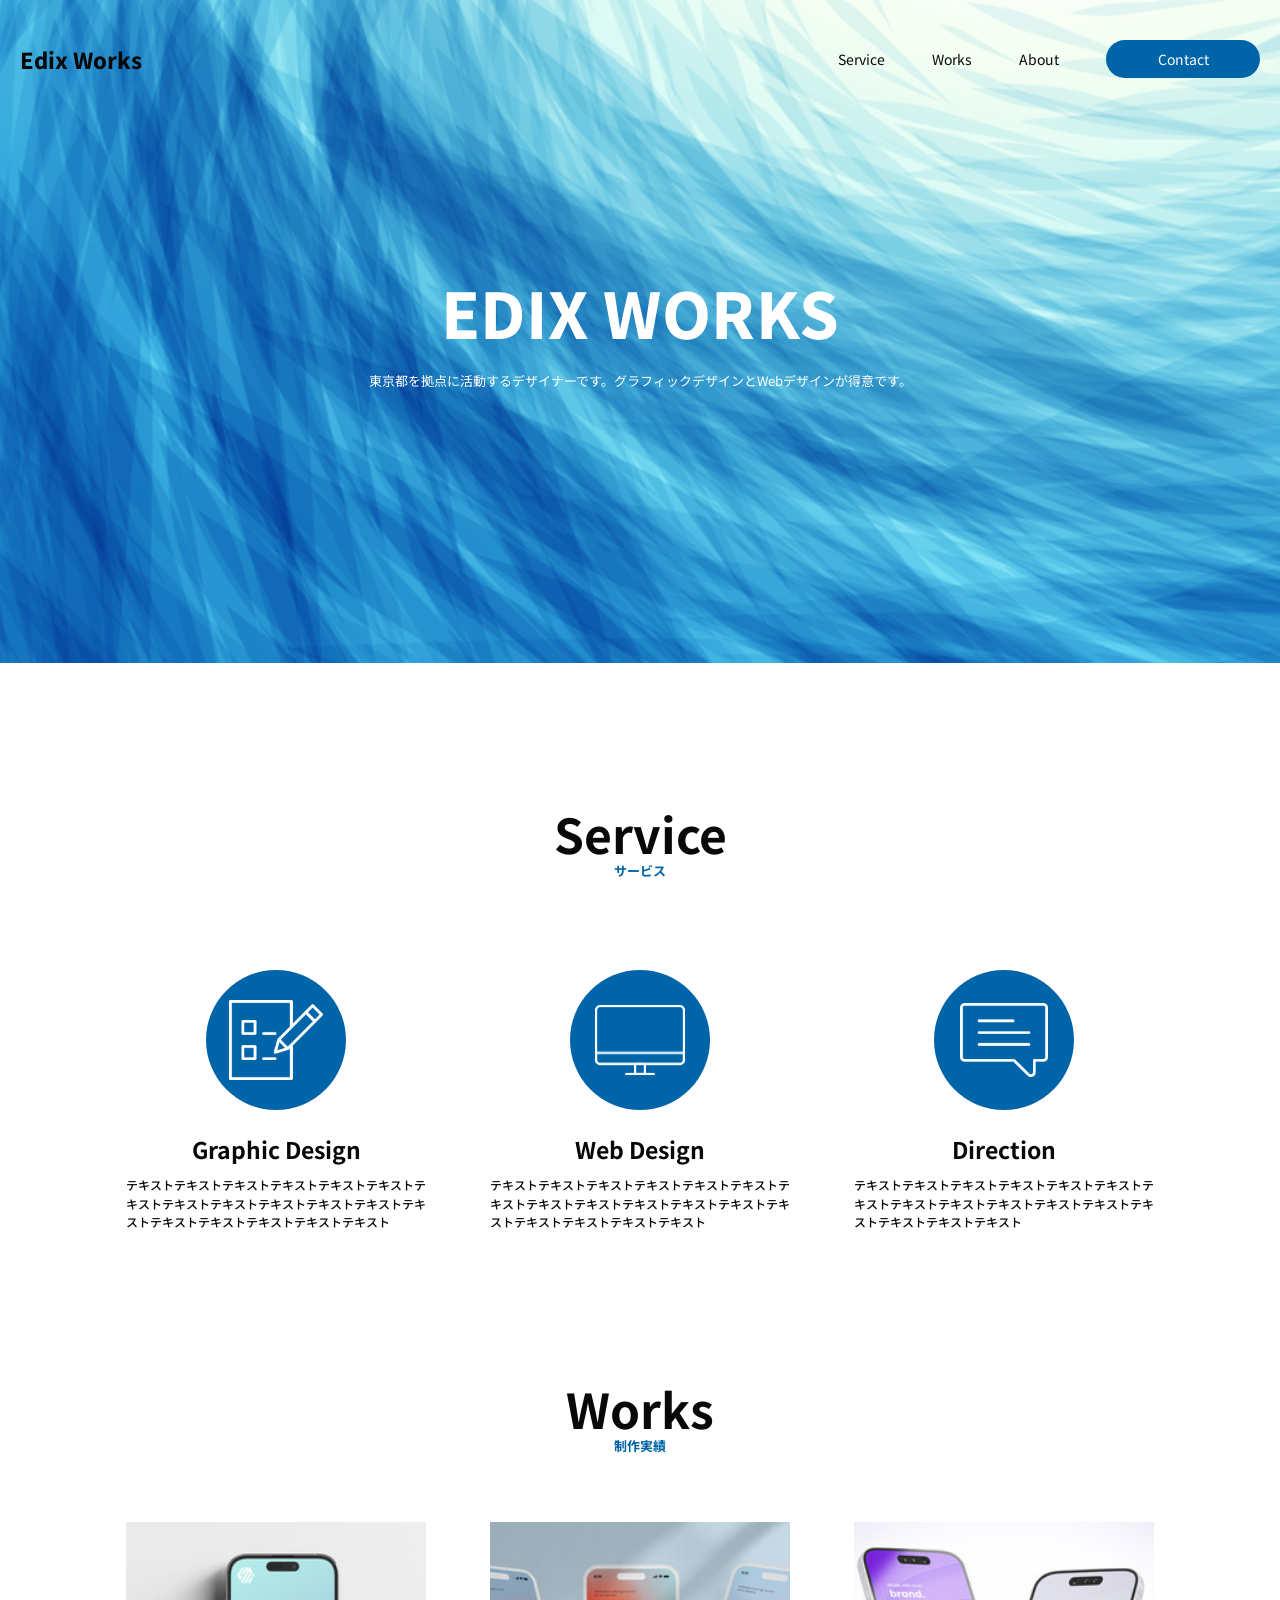
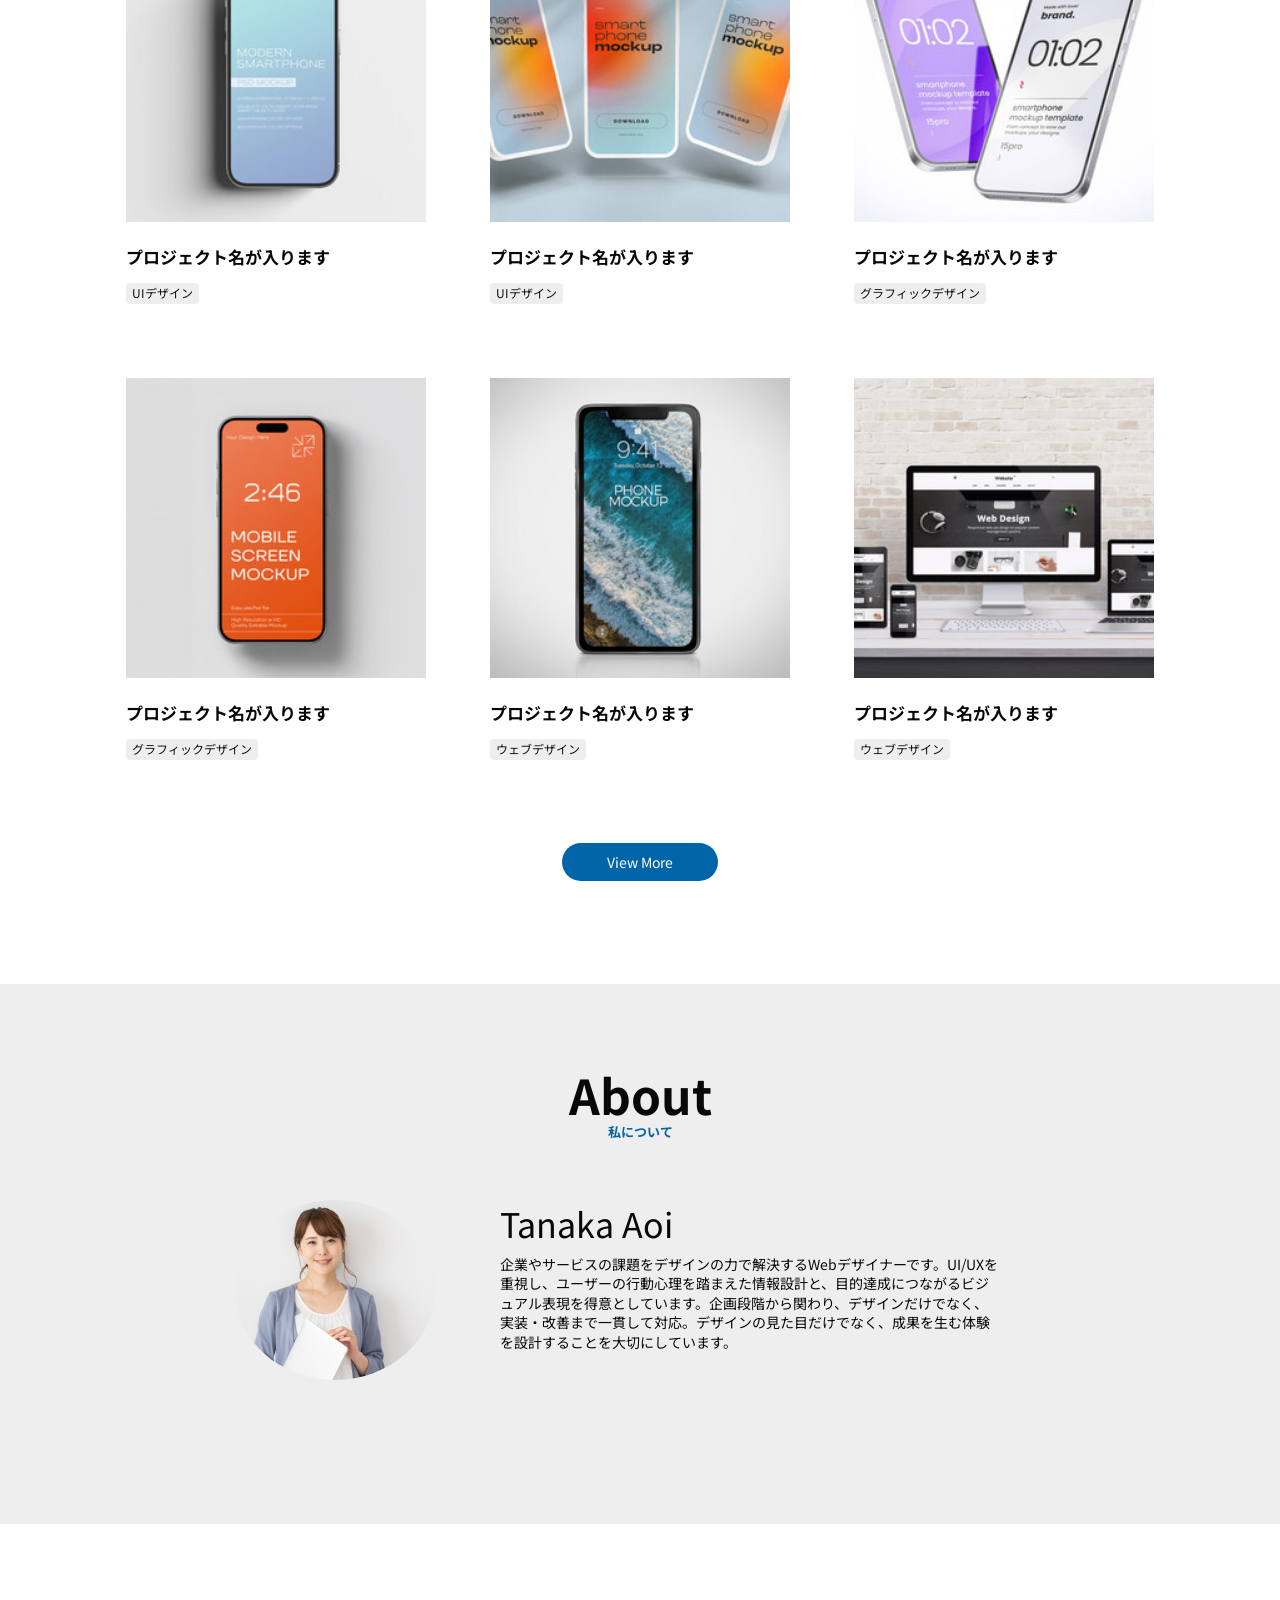
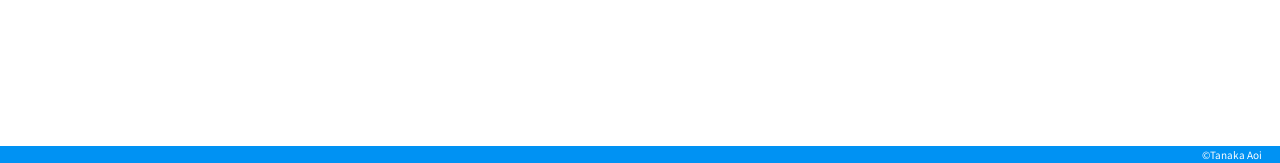
==== edix-works-site/index.html @ 6d3bf95b "コミット　EDIX WORKS" ====
<!DOCTYPE html>
<html lang="ja">
<head>
  <meta charset="UTF-8">
  <meta name="viewport" content="width=device-width, initial-scale=1.0">
  <meta name="description" content="Edix Works（エディックスワークス）のポートフォリオサイト。グラフィックデザイン、Webデザイン、ディレクションを手がけています。">
  <title>Edix Works | Graphic Design &amp; Web Design</title>
  <link rel="preconnect" href="https://fonts.googleapis.com">
  <link rel="preconnect" href="https://fonts.gstatic.com" crossorigin>
  <link href="https://fonts.googleapis.com/css2?family=Noto+Sans+JP:wght@400;500;600;700;800&display=swap" rel="stylesheet">
  <link rel="stylesheet" href="./css/style.css">
</head>
<body>
  <header class="hero" id="top">
    <div class="site-header">
      <a class="logo" href="#top">Edix Works</a>
      <nav class="site-nav" aria-label="メインナビゲーション">
        <a href="#service">Service</a>
        <a href="#works">Works</a>
        <a href="#about">About</a>
        <a class="contact-link" href="#contact">Contact</a>
      </nav>
    </div>
    <div class="hero-content">
      <h1>EDIX WORKS</h1>
      <p>東京都を拠点に活動するデザイナーです。グラフィックデザインとWebデザインが得意です。</p>
    </div>
  </header>

  <main>
    <section class="service-section" id="service" aria-labelledby="service-heading">
      <div class="section-heading">
        <h2 id="service-heading">Service</h2>
        <p>サービス</p>
      </div>
      <div class="service-list">
        <article class="service-item">
          <div class="service-icon"><img src="./assets/icon2.png" alt="" /></div>
          <h3>Graphic Design</h3>
          <p>テキストテキストテキストテキストテキストテキストテキストテキストテキストテキストテキストテキストテキストテキストテキストテキストテキストテキスト</p>
        </article>
        <article class="service-item">
          <div class="service-icon"><img src="./assets/icon1.png" alt="" /></div>
          <h3>Web Design</h3>
          <p>テキストテキストテキストテキストテキストテキストテキストテキストテキストテキストテキストテキストテキストテキストテキストテキストテキスト</p>
        </article>
        <article class="service-item">
          <div class="service-icon"><img src="./assets/icon3.png" alt="" /></div>
          <h3>Direction</h3>
          <p>テキストテキストテキストテキストテキストテキストテキストテキストテキストテキストテキストテキストテキストテキストテキストテキスト</p>
        </article>
      </div>
    </section>

    <section class="works-section" id="works" aria-labelledby="works-heading">
      <div class="section-heading">
        <h2 id="works-heading">Works</h2>
        <p>制作実績</p>
      </div>
      <div class="works-grid">
        <article class="work-item">
          <img src="./assets/work6.jpg" alt="ブルーのスマートフォンのUIデザインモックアップ" />
          <h3>プロジェクト名が入ります</h3>
          <span class="work-category">UIデザイン</span>
        </article>
        <article class="work-item">
          <img src="./assets/work1.jpg" alt="3台のスマートフォンのUIデザインモックアップ" />
          <h3>プロジェクト名が入ります</h3>
          <span class="work-category">UIデザイン</span>
        </article>
        <article class="work-item">
          <img src="./assets/work4.jpg" alt="紫と白のスマートフォンのグラフィックデザインモックアップ" />
          <h3>プロジェクト名が入ります</h3>
          <span class="work-category">グラフィックデザイン</span>
        </article>
        <article class="work-item">
          <img src="./assets/work3.jpg" alt="オレンジのスマートフォンのグラフィックデザインモックアップ" />
          <h3>プロジェクト名が入ります</h3>
          <span class="work-category">グラフィックデザイン</span>
        </article>
        <article class="work-item">
          <img src="./assets/work5.jpg" alt="海の壁紙を使ったスマートフォンのWebデザインモックアップ" />
          <h3>プロジェクト名が入ります</h3>
          <span class="work-category">ウェブデザイン</span>
        </article>
        <article class="work-item">
          <img src="./assets/work2.jpg" alt="デスクトップ・タブレット・スマートフォンのWebデザインモックアップ" />
          <h3>プロジェクト名が入ります</h3>
          <span class="work-category">ウェブデザイン</span>
        </article>
      </div>
      <span class="view-more">View More</span>
    </section>

    <section class="about-section" id="about" aria-labelledby="about-heading">
      <div class="section-heading">
        <h2 id="about-heading">About</h2>
        <p>私について</p>
      </div>
      <div class="about-content">
        <img class="about-photo" src="./assets/about.jpg" alt="デザイナー Tanaka Aoi のプロフィール写真" />
        <div class="about-copy">
          <h3>Tanaka Aoi</h3>
          <p>企業やサービスの課題をデザインの力で解決するWebデザイナーです。UI/UXを重視し、ユーザーの行動心理を踏まえた情報設計と、目的達成につながるビジュアル表現を得意としています。企画段階から関わり、デザインだけでなく、実装・改善まで一貫して対応。デザインの見た目だけでなく、成果を生む体験を設計することを大切にしています。</p>
        </div>
      </div>
    </section>
    <section class="contact-section" id="contact" aria-label="Contact"></section>
  </main>
  <footer class="site-footer"><small>©Tanaka Aoi</small></footer>
</body>
</html>
---- edix-works-site/css/style.css ----
/* Edix Works - desktop recreation of the supplied Figma design */
:root {
  --blue: #0065a8;
  --light-gray: #eeeeee;
  --text: #080808;
}

* { box-sizing: border-box; }
html { scroll-behavior: smooth; }
body {
  margin: 0;
  min-width: 1100px;
  background: #fff;
  color: var(--text);
  font-family: 'Noto Sans JP', 'Noto Sans CJK JP', sans-serif;
  -webkit-font-smoothing: antialiased;
}
a { color: inherit; text-decoration: none; }
img { display: block; }
h1, h2, h3, p { margin: 0; }

.hero {
  height: 663px;
  position: relative;
  background: url('../assets/Figma_top.png') center center / cover no-repeat;
}
.site-header {
  display: flex;
  align-items: center;
  justify-content: space-between;
  width: 100%;
  padding: 40px 20px 0;
}
.logo {
  font-size: 22px;
  font-weight: 800;
  line-height: 38px;
}
.site-nav {
  display: flex;
  align-items: center;
  gap: 47px;
  font-size: 14px;
  font-weight: 400;
}
.site-nav > a:not(.contact-link) { line-height: 36px; }
.site-nav a:hover { opacity: .8; }
.contact-link {
  width: 154px;
  height: 38px;
  display: flex;
  align-items: center;
  justify-content: center;
  background: var(--blue);
  color: #fff;
  border-radius: 30px;
}
.hero-content {
  position: absolute;
  top: 273px;
  left: 0;
  width: 100%;
  text-align: center;
  color: #fff;
}
.hero-content h1 {
  font-size: 63px;
  font-weight: 800;
  letter-spacing: .01em;
  line-height: 1.25;
}
.hero-content p {
  margin-top: 18px;
  font-size: 13px;
  line-height: 1.7;
}

.section-heading { text-align: center; }
.section-heading h2 {
  font-weight: 700;
  font-size: 48px;
  line-height: 1.15;
}
.section-heading p {
  font-size: 13px;
  line-height: 1.6;
  font-weight: 700;
  color: var(--blue);
}
.service-section {
  height: 653px;
  padding-top: 143px;
}
.service-list {
  display: grid;
  grid-template-columns: repeat(3, 300px);
  column-gap: 64px;
  width: 1028px;
  margin: 88px auto 0;
}
.service-item { text-align: center; }
.service-icon {
  width: 140px;
  height: 140px;
  margin: 0 auto;
  display: flex;
  justify-content: center;
  align-items: center;
  border-radius: 50%;
  background: var(--blue);
}
.service-icon img { width: 90px; height: 90px; object-fit: contain; }
.service-icon img[src$='icon2.png'] { width: 94px; height: 94px; }
.service-icon img[src$='icon3.png'] { width: 88px; height: 88px; }
.service-item h3 {
  font-size: 23px;
  line-height: 1.4;
  font-weight: 700;
  margin-top: 23px;
}
.service-item > p {
  margin-top: 11px;
  font-size: 12px;
  font-weight: 500;
  line-height: 1.55;
  text-align: left;
  overflow-wrap: anywhere;
}

.works-section {
  height: 1268px;
  padding-top: 65px;
}
.works-grid {
  width: 1028px;
  margin: 65px auto 0;
  display: grid;
  grid-template-columns: repeat(3, 300px);
  column-gap: 64px;
  row-gap: 74px;
}
.work-item > img {
  width: 300px;
  height: 300px;
  object-fit: cover;
}
.work-item h3 {
  margin-top: 21px;
  font-size: 17px;
  font-weight: 700;
  line-height: 1.6;
}
.work-category {
  display: table;
  margin-top: 13px;
  padding: 2px 6px;
  background: #eeeeee;
  border-radius: 4px;
  color: #111;
  font-size: 12px;
  font-weight: 400;
  line-height: 1.4;
}
.view-more {
  display: flex;
  align-items: center;
  justify-content: center;
  width: 156px;
  height: 38px;
  border-radius: 24px;
  margin: 83px auto 0;
  background: var(--blue);
  color: #fff;
  font-size: 14px;
}

.about-section {
  height: 540px;
  background: var(--light-gray);
  padding-top: 83px;
}
.about-content {
  width: 810px;
  margin: 57px auto 0;
  display: flex;
  align-items: flex-start;
  gap: 65px;
}
.about-photo {
  flex: 0 0 200px;
  width: 200px;
  height: 180px;
  border-radius: 50%;
  object-fit: cover;
  object-position: left center;
}
.about-copy { width: 500px; }
.about-copy h3 {
  font-size: 34px;
  line-height: 1.4;
  font-weight: 400;
}
.about-copy p {
  margin-top: 7px;
  font-size: 14px;
  line-height: 1.4;
  font-weight: 400;
}
.contact-section { height: 222px; background: white; }
.site-footer {
  height: 17px;
  padding: 0 18px;
  background: #0092f3;
  color: white;
  display: flex;
  justify-content: flex-end;
  align-items: center;
}
.site-footer small { font-size: 10px; line-height: 1; }
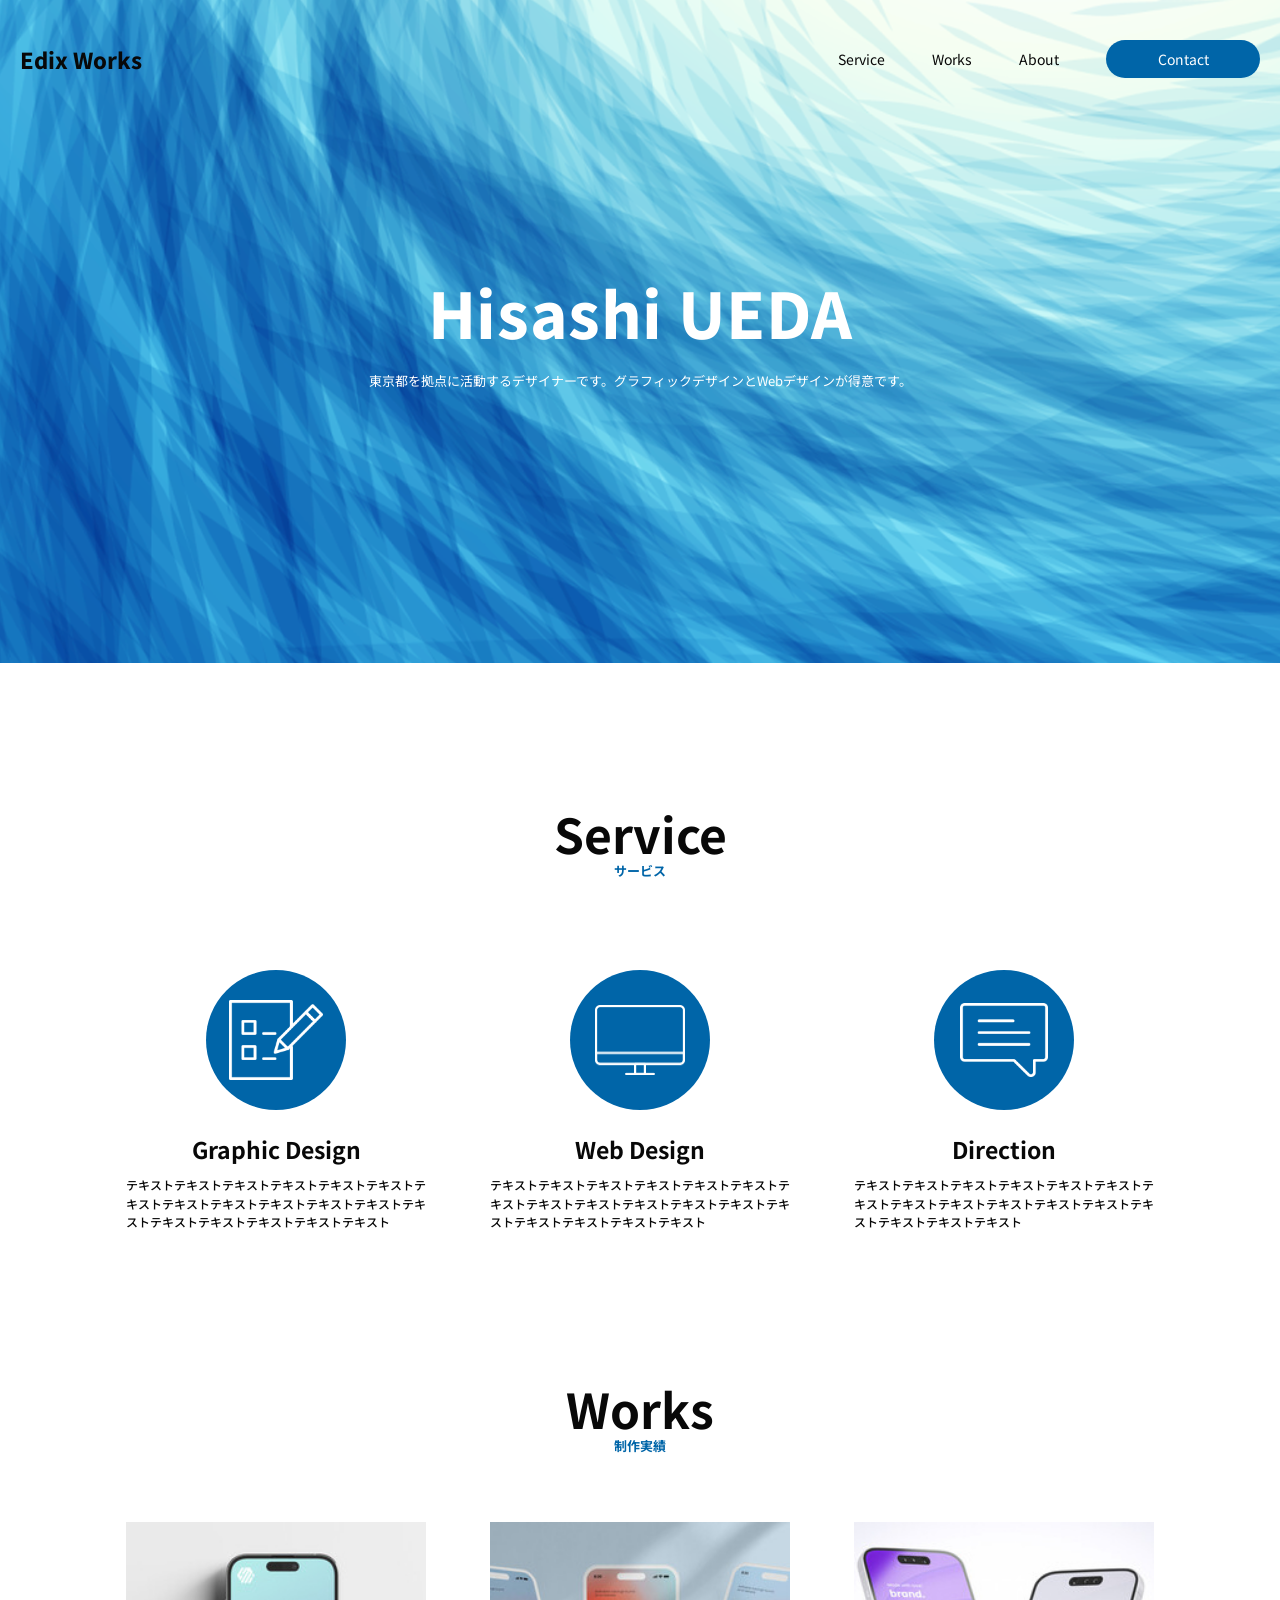
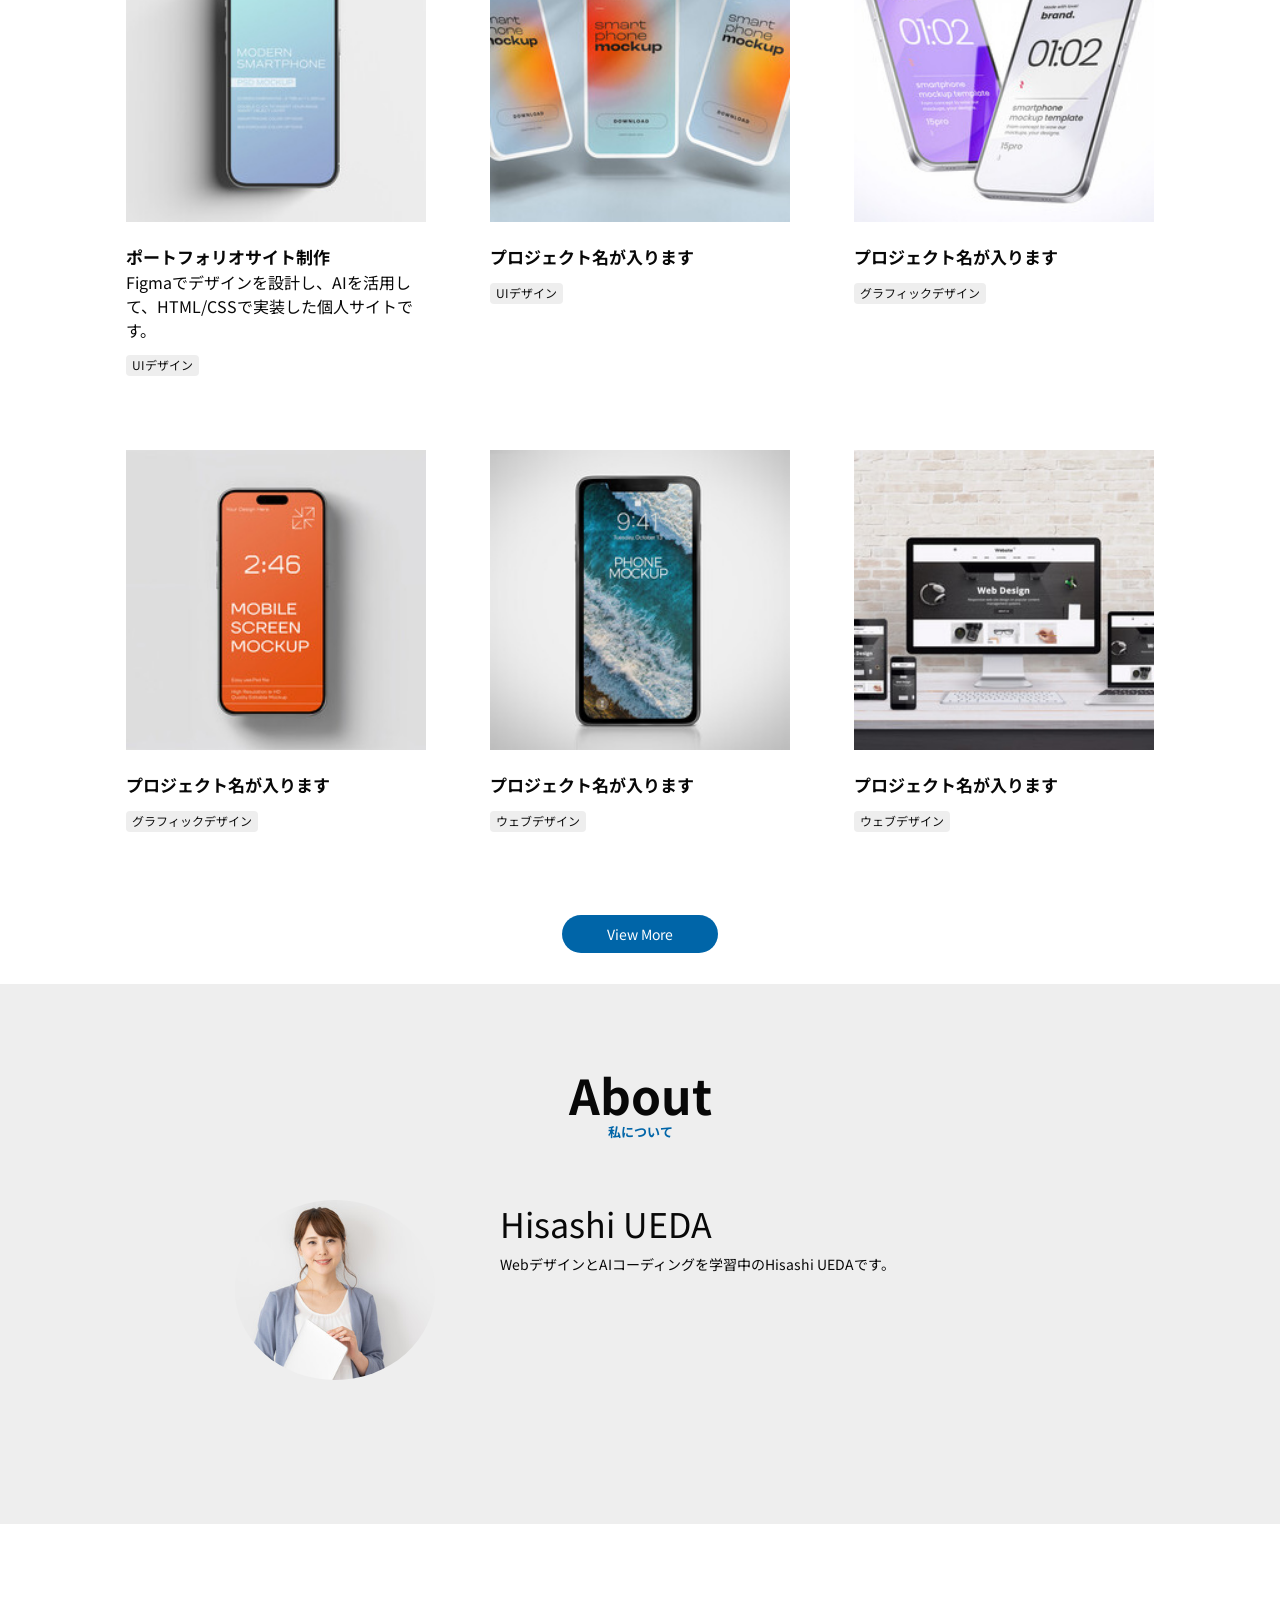
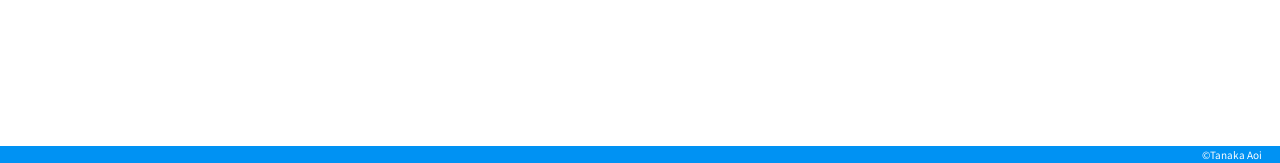
==== commit e9674951: "自己紹介文を変更" ====
--- a/edix-works-site/index.html
+++ b/edix-works-site/index.html
@@ -22,7 +22,7 @@
       </nav>
     </div>
     <div class="hero-content">
-      <h1>EDIX WORKS</h1>
+      <h1>Hisashi UEDA</h1>
       <p>東京都を拠点に活動するデザイナーです。グラフィックデザインとWebデザインが得意です。</p>
     </div>
   </header>
@@ -60,7 +60,8 @@
       <div class="works-grid">
         <article class="work-item">
           <img src="./assets/work6.jpg" alt="ブルーのスマートフォンのUIデザインモックアップ" />
-          <h3>プロジェクト名が入ります</h3>
+          <h3>ポートフォリオサイト制作</h3>
+          <p>Figmaでデザインを設計し、AIを活用して、HTML/CSSで実装した個人サイトです。</p>
           <span class="work-category">UIデザイン</span>
         </article>
         <article class="work-item">
@@ -98,10 +99,10 @@
         <p>私について</p>
       </div>
       <div class="about-content">
-        <img class="about-photo" src="./assets/about.jpg" alt="デザイナー Tanaka Aoi のプロフィール写真" />
+        <img class="about-photo" src="./assets/about.jpg" alt="Hisashi UEDA のプロフィール写真" />
         <div class="about-copy">
-          <h3>Tanaka Aoi</h3>
-          <p>企業やサービスの課題をデザインの力で解決するWebデザイナーです。UI/UXを重視し、ユーザーの行動心理を踏まえた情報設計と、目的達成につながるビジュアル表現を得意としています。企画段階から関わり、デザインだけでなく、実装・改善まで一貫して対応。デザインの見た目だけでなく、成果を生む体験を設計することを大切にしています。</p>
+          <h3>Hisashi UEDA</h3>
+          <p>WebデザインとAIコーディングを学習中のHisashi UEDAです。</p>
         </div>
       </div>
     </section>
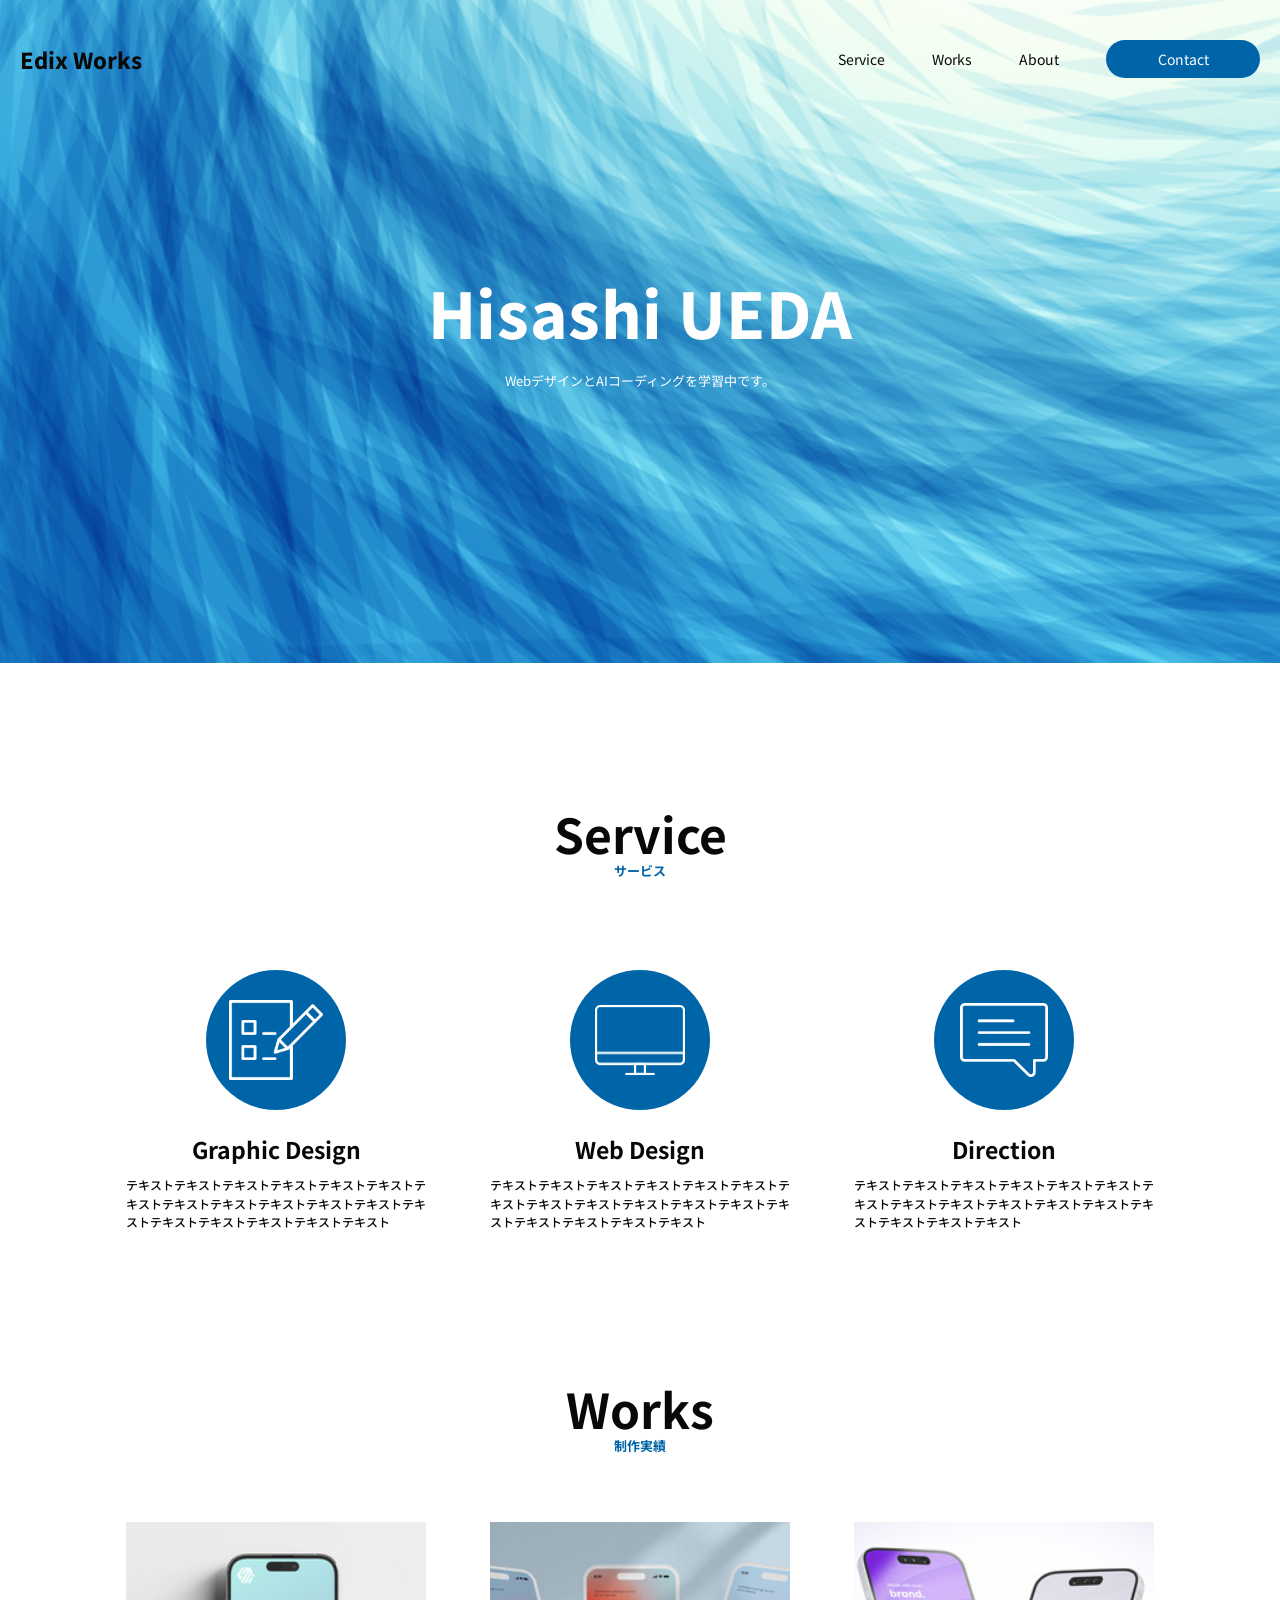
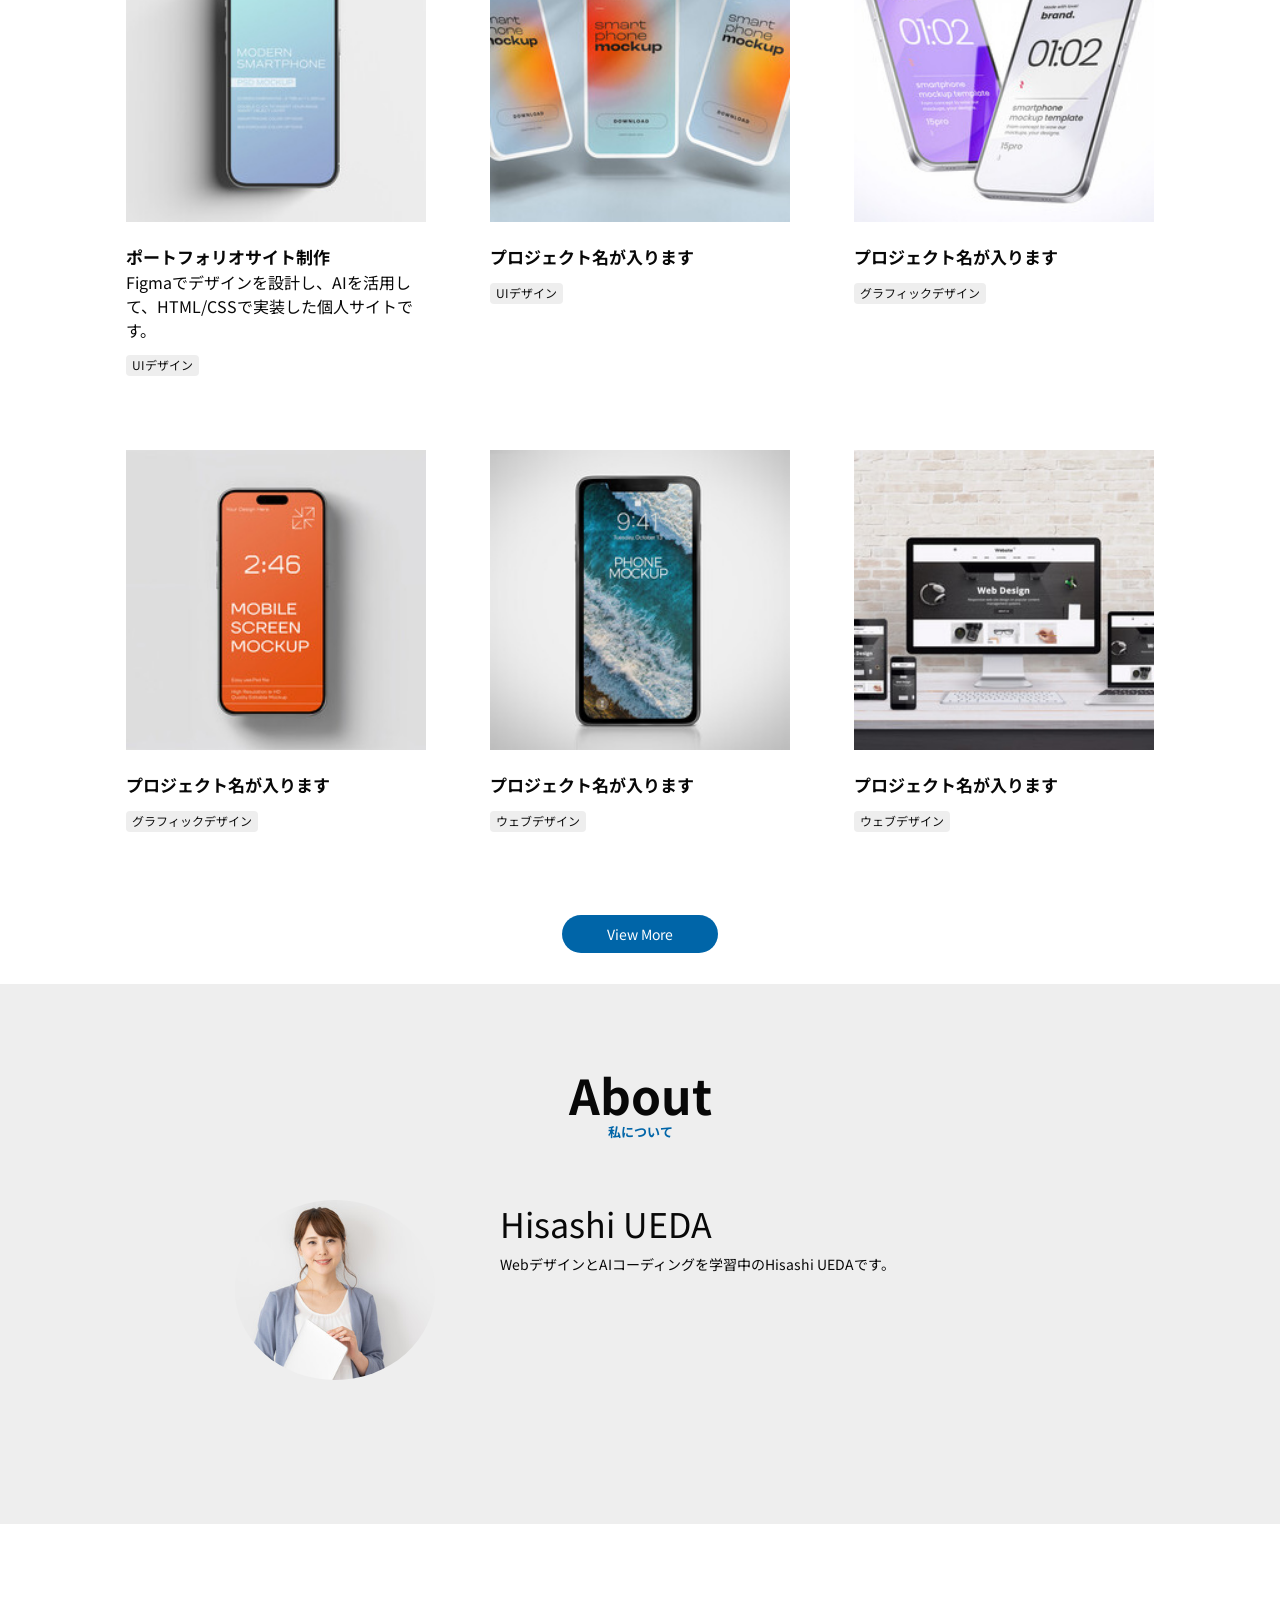
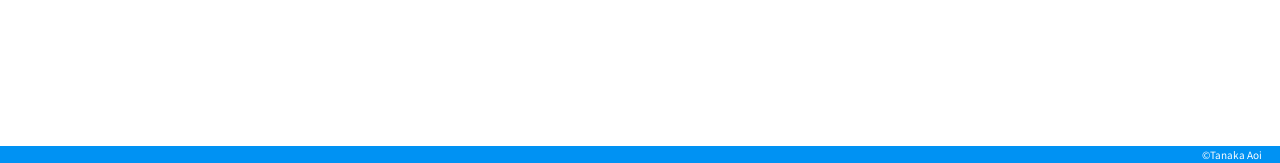
==== commit fe2c302e: "ヒーロー説明文変更" ====
--- a/edix-works-site/index.html
+++ b/edix-works-site/index.html
@@ -23,7 +23,7 @@
     </div>
     <div class="hero-content">
       <h1>Hisashi UEDA</h1>
-      <p>東京都を拠点に活動するデザイナーです。グラフィックデザインとWebデザインが得意です。</p>
+      <p>WebデザインとAIコーディングを学習中です。</p>
     </div>
   </header>
 
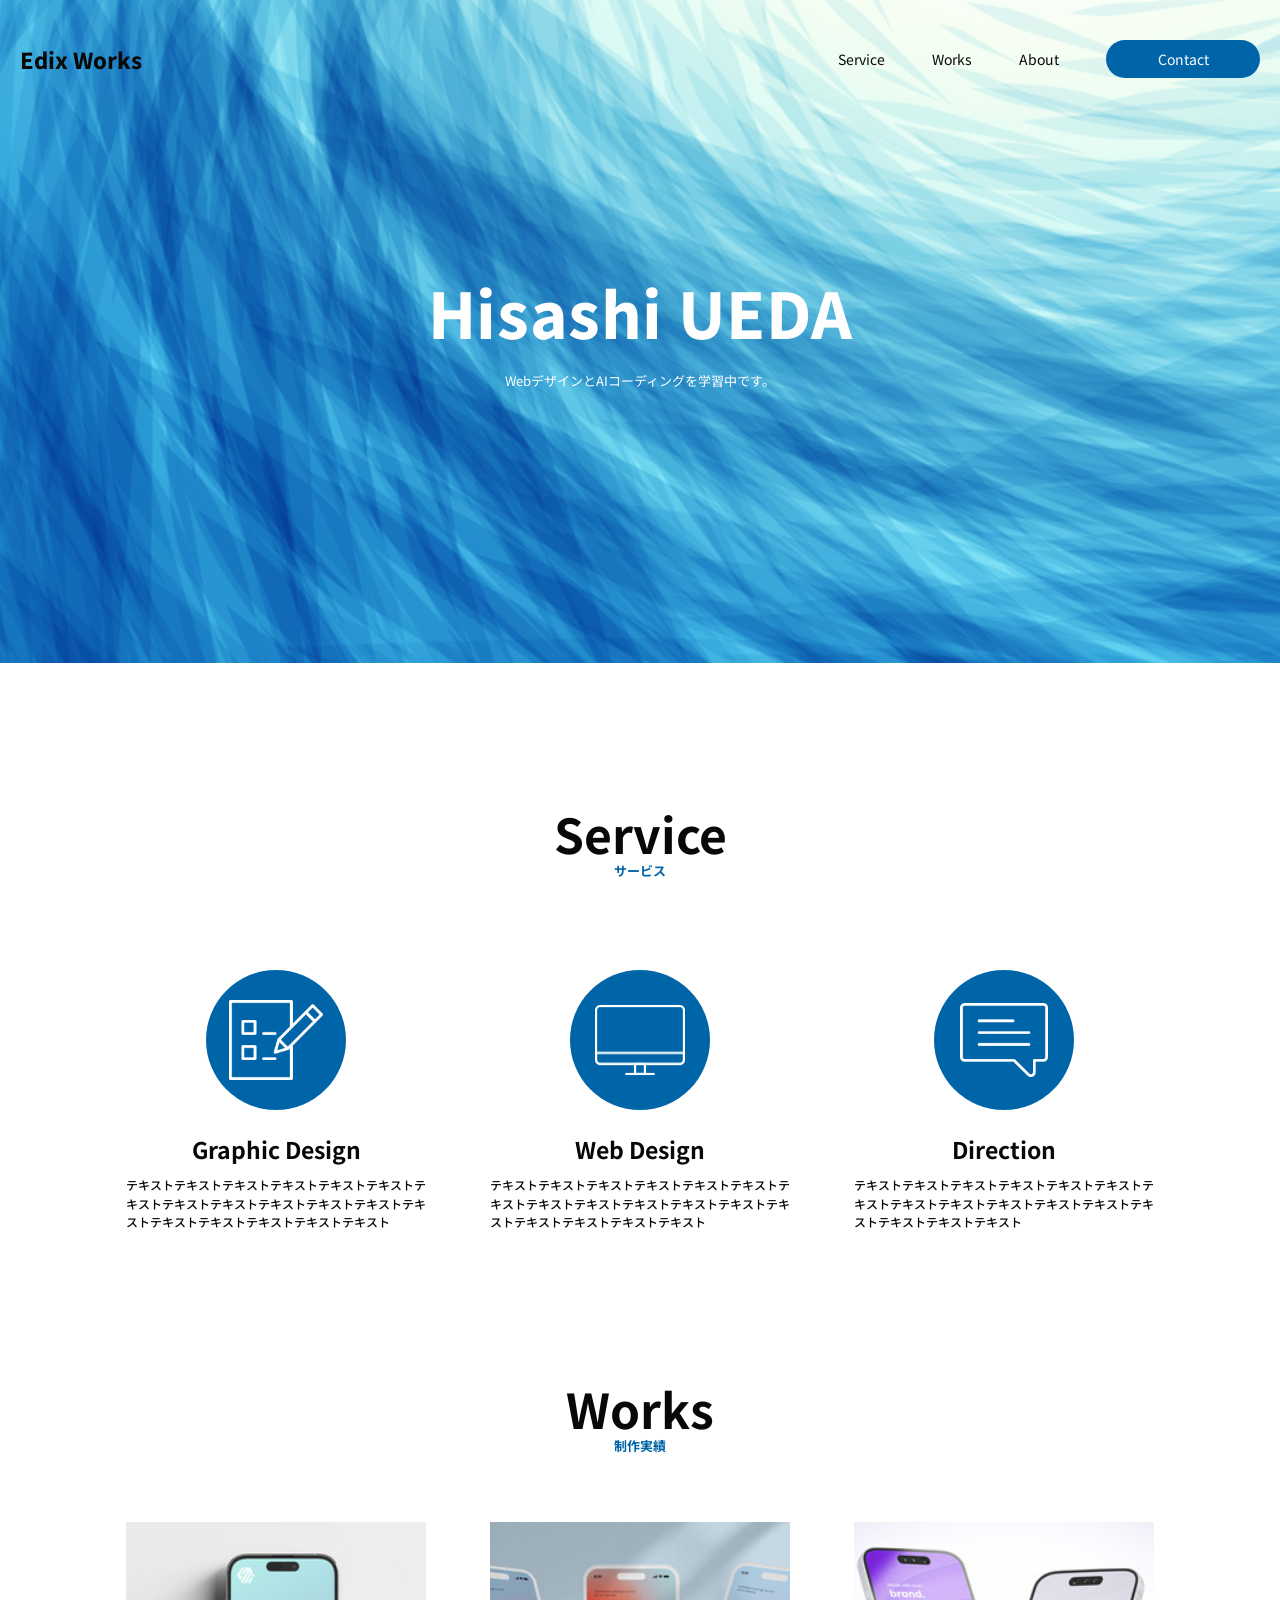
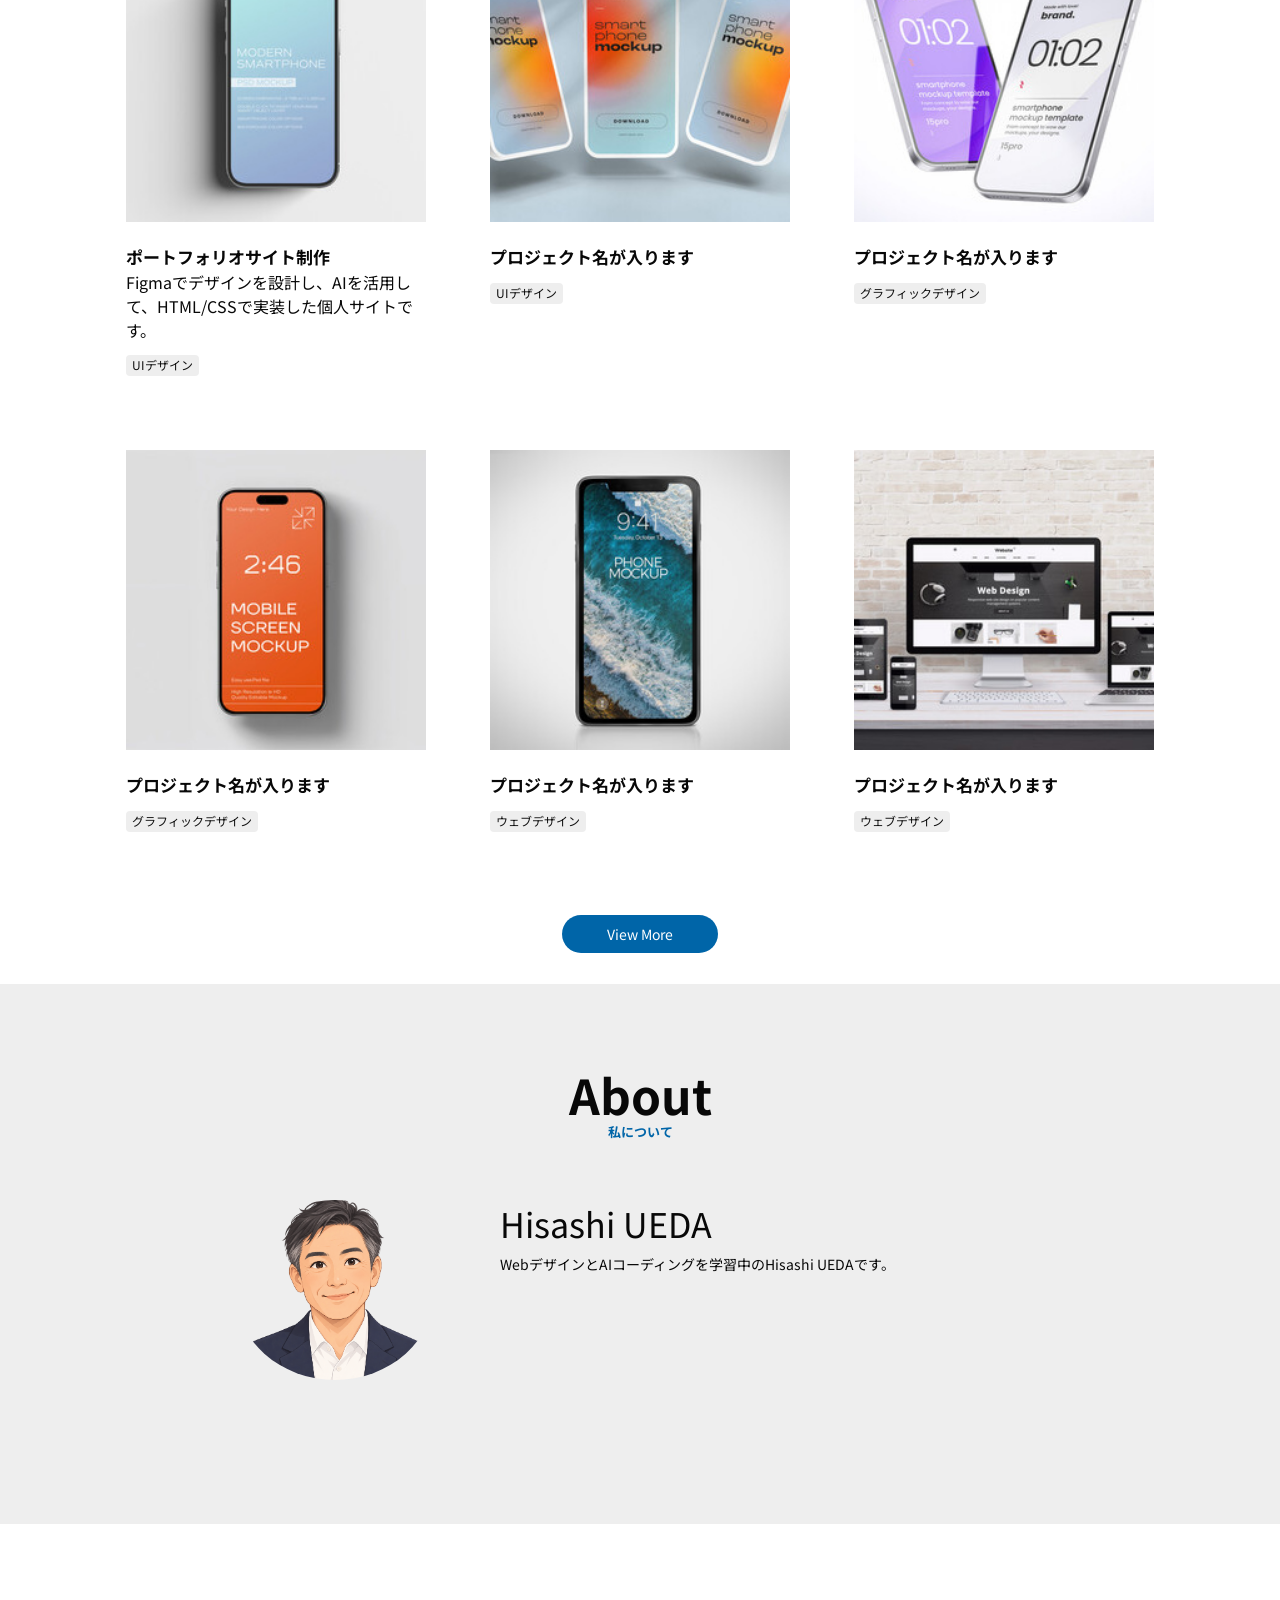
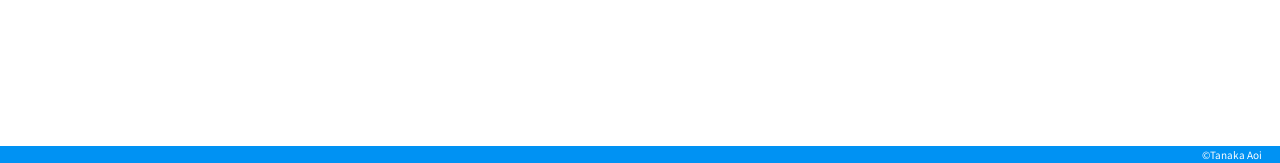
==== commit e2527de8: "自分写真変更" ====
--- a/edix-works-site/index.html
+++ b/edix-works-site/index.html
@@ -99,7 +99,7 @@
         <p>私について</p>
       </div>
       <div class="about-content">
-        <img class="about-photo" src="./assets/about.jpg" alt="Hisashi UEDA のプロフィール写真" />
+        <img class="about-photo" src="./assets/my-photo.png" alt="Hisashi UEDA のプロフィール写真" />
         <div class="about-copy">
           <h3>Hisashi UEDA</h3>
           <p>WebデザインとAIコーディングを学習中のHisashi UEDAです。</p>
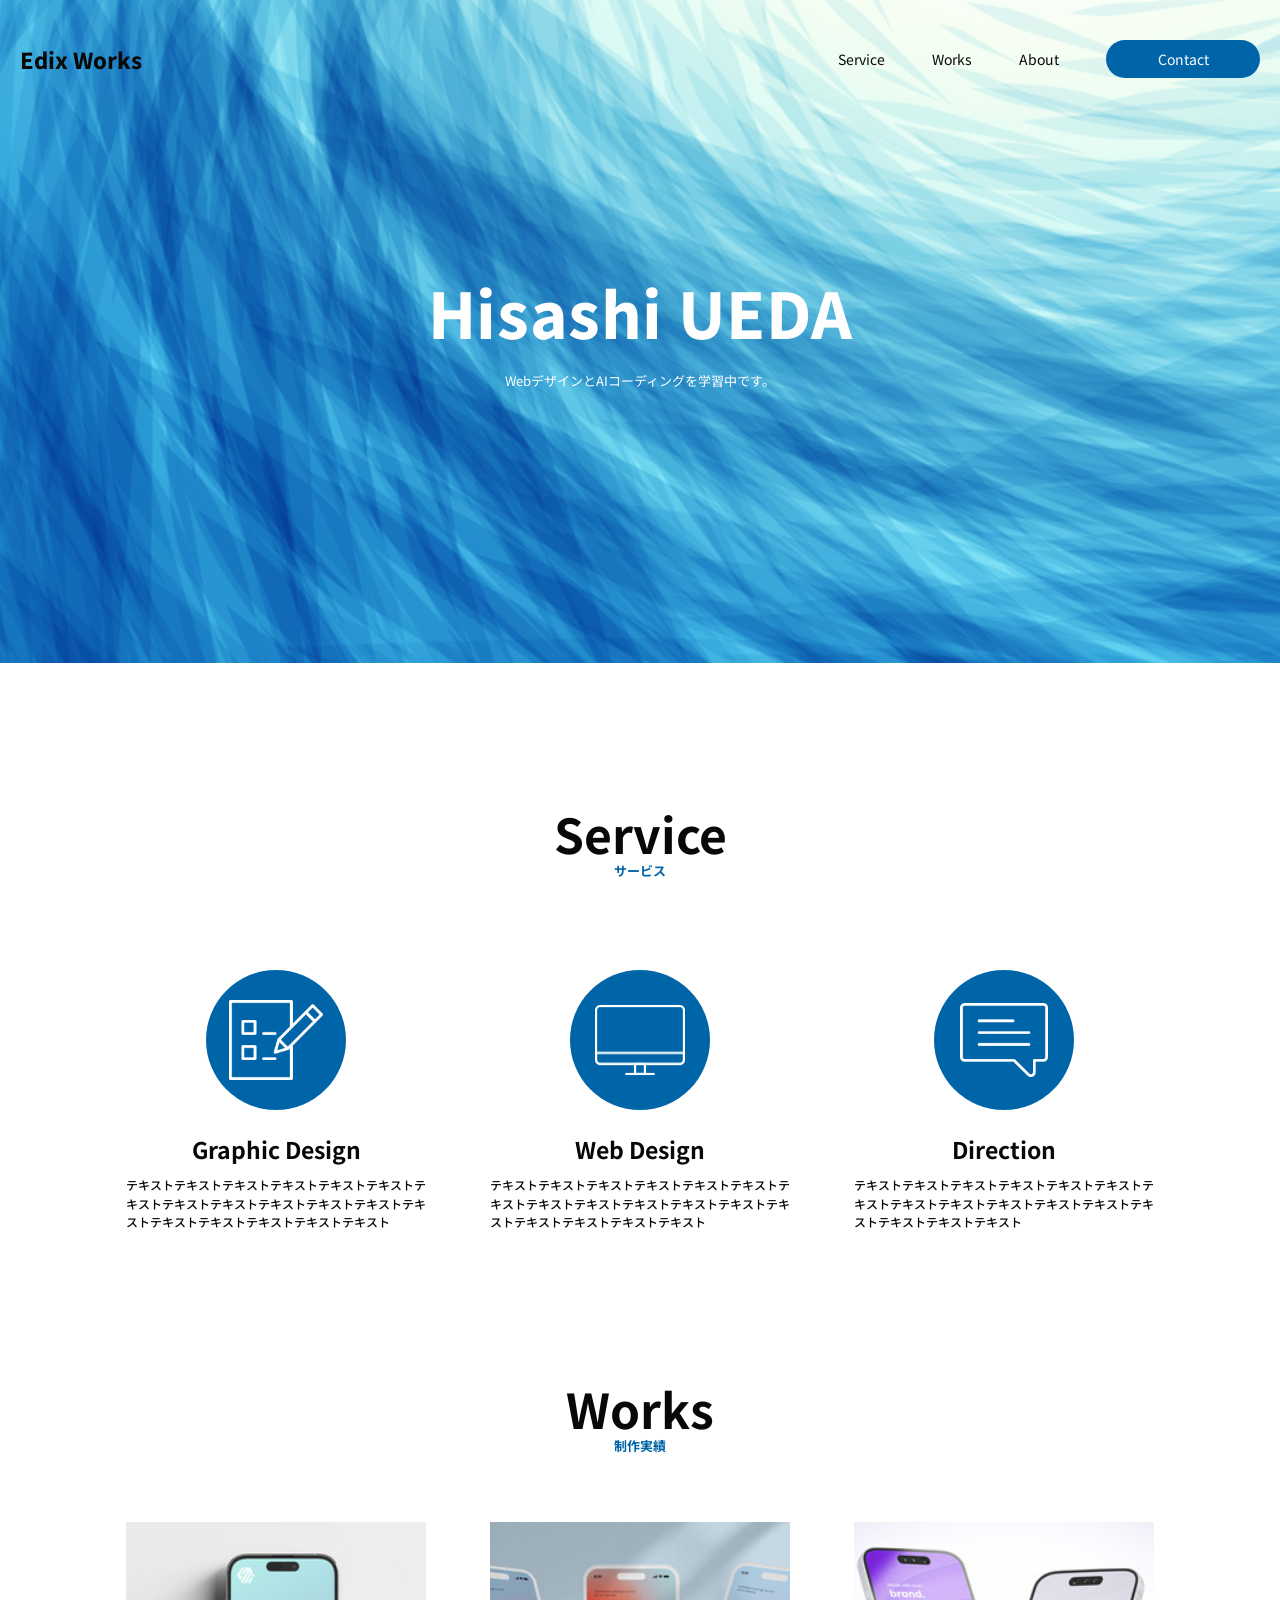
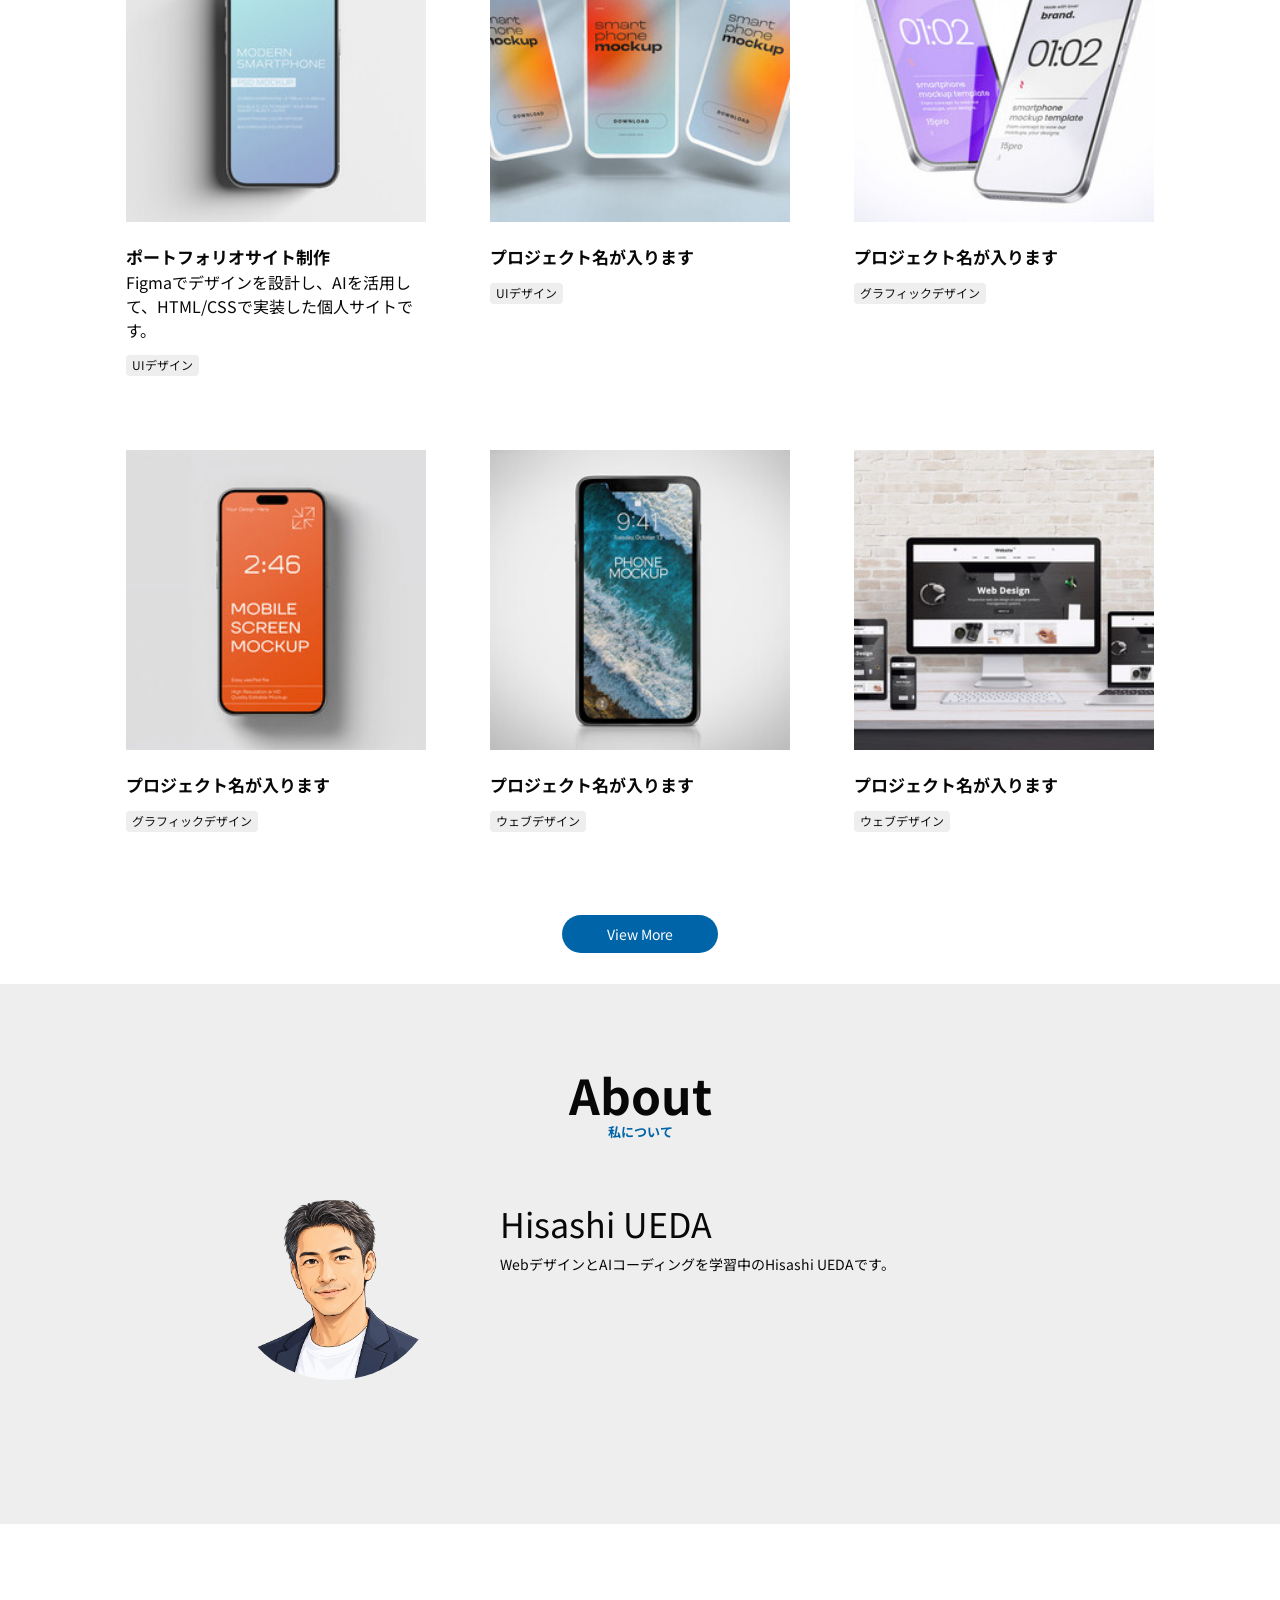
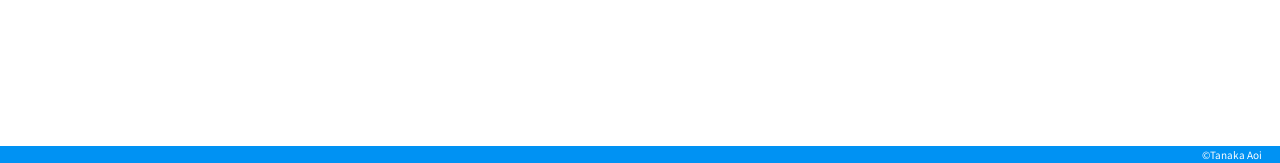
==== commit 59825191: "アニメ追加" ====
--- a/edix-works-site/index.html
+++ b/edix-works-site/index.html
@@ -9,6 +9,7 @@
   <link rel="preconnect" href="https://fonts.gstatic.com" crossorigin>
   <link href="https://fonts.googleapis.com/css2?family=Noto+Sans+JP:wght@400;500;600;700;800&display=swap" rel="stylesheet">
   <link rel="stylesheet" href="./css/style.css">
+  <script src="./js/main.js" defer></script>
 </head>
 <body>
   <header class="hero" id="top">
--- a/edix-works-site/css/style.css
+++ b/edix-works-site/css/style.css
@@ -76,6 +76,27 @@
 }
 
 .section-heading { text-align: center; }
+
+/* JavaScript が有効な場合だけ、画面に入るまでセクションを待機させる */
+.scroll-reveal {
+  opacity: 0;
+  transform: translateY(32px);
+  transition: opacity 0.8s ease-out, transform 0.8s ease-out;
+}
+.scroll-reveal.is-visible {
+  opacity: 1;
+  transform: translateY(0);
+}
+
+@media (prefers-reduced-motion: reduce) {
+  html { scroll-behavior: auto; }
+  .scroll-reveal {
+    opacity: 1;
+    transform: none;
+    transition: none;
+  }
+}
+
 .section-heading h2 {
   font-weight: 700;
   font-size: 48px;
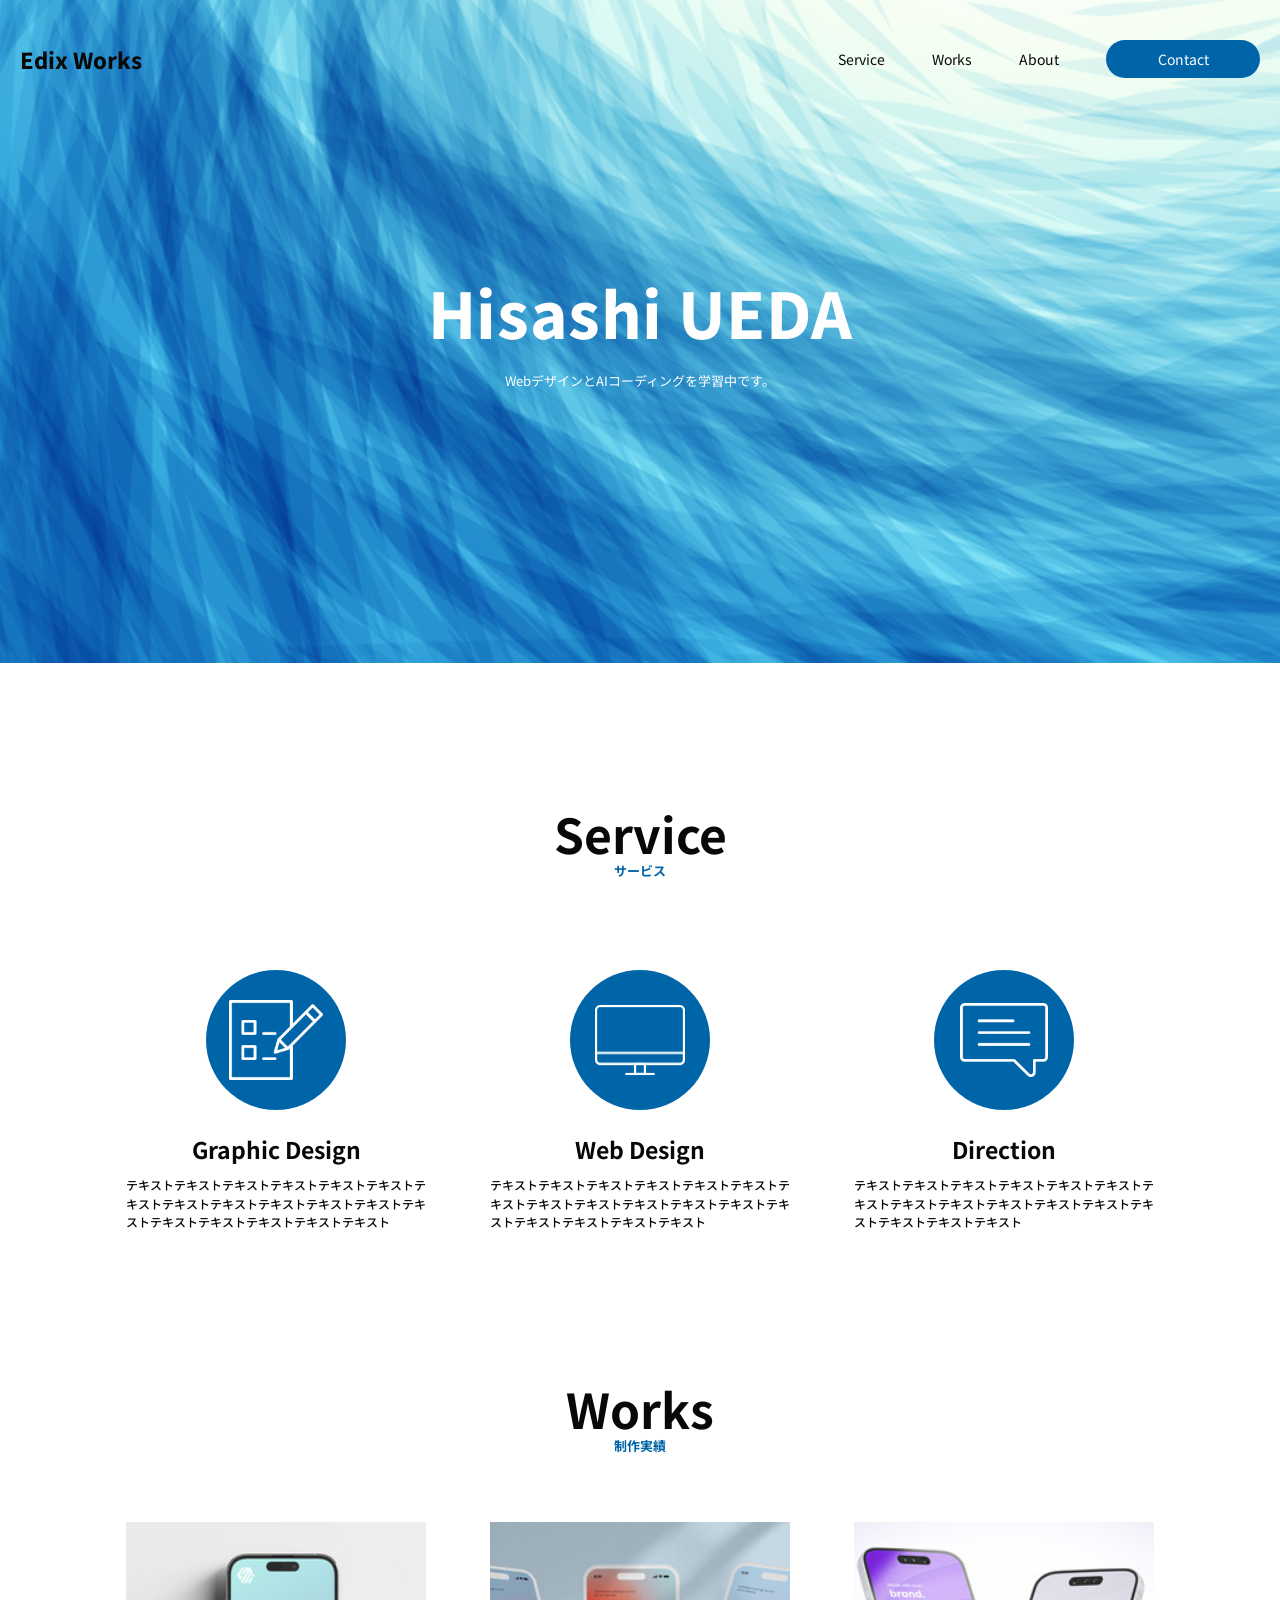
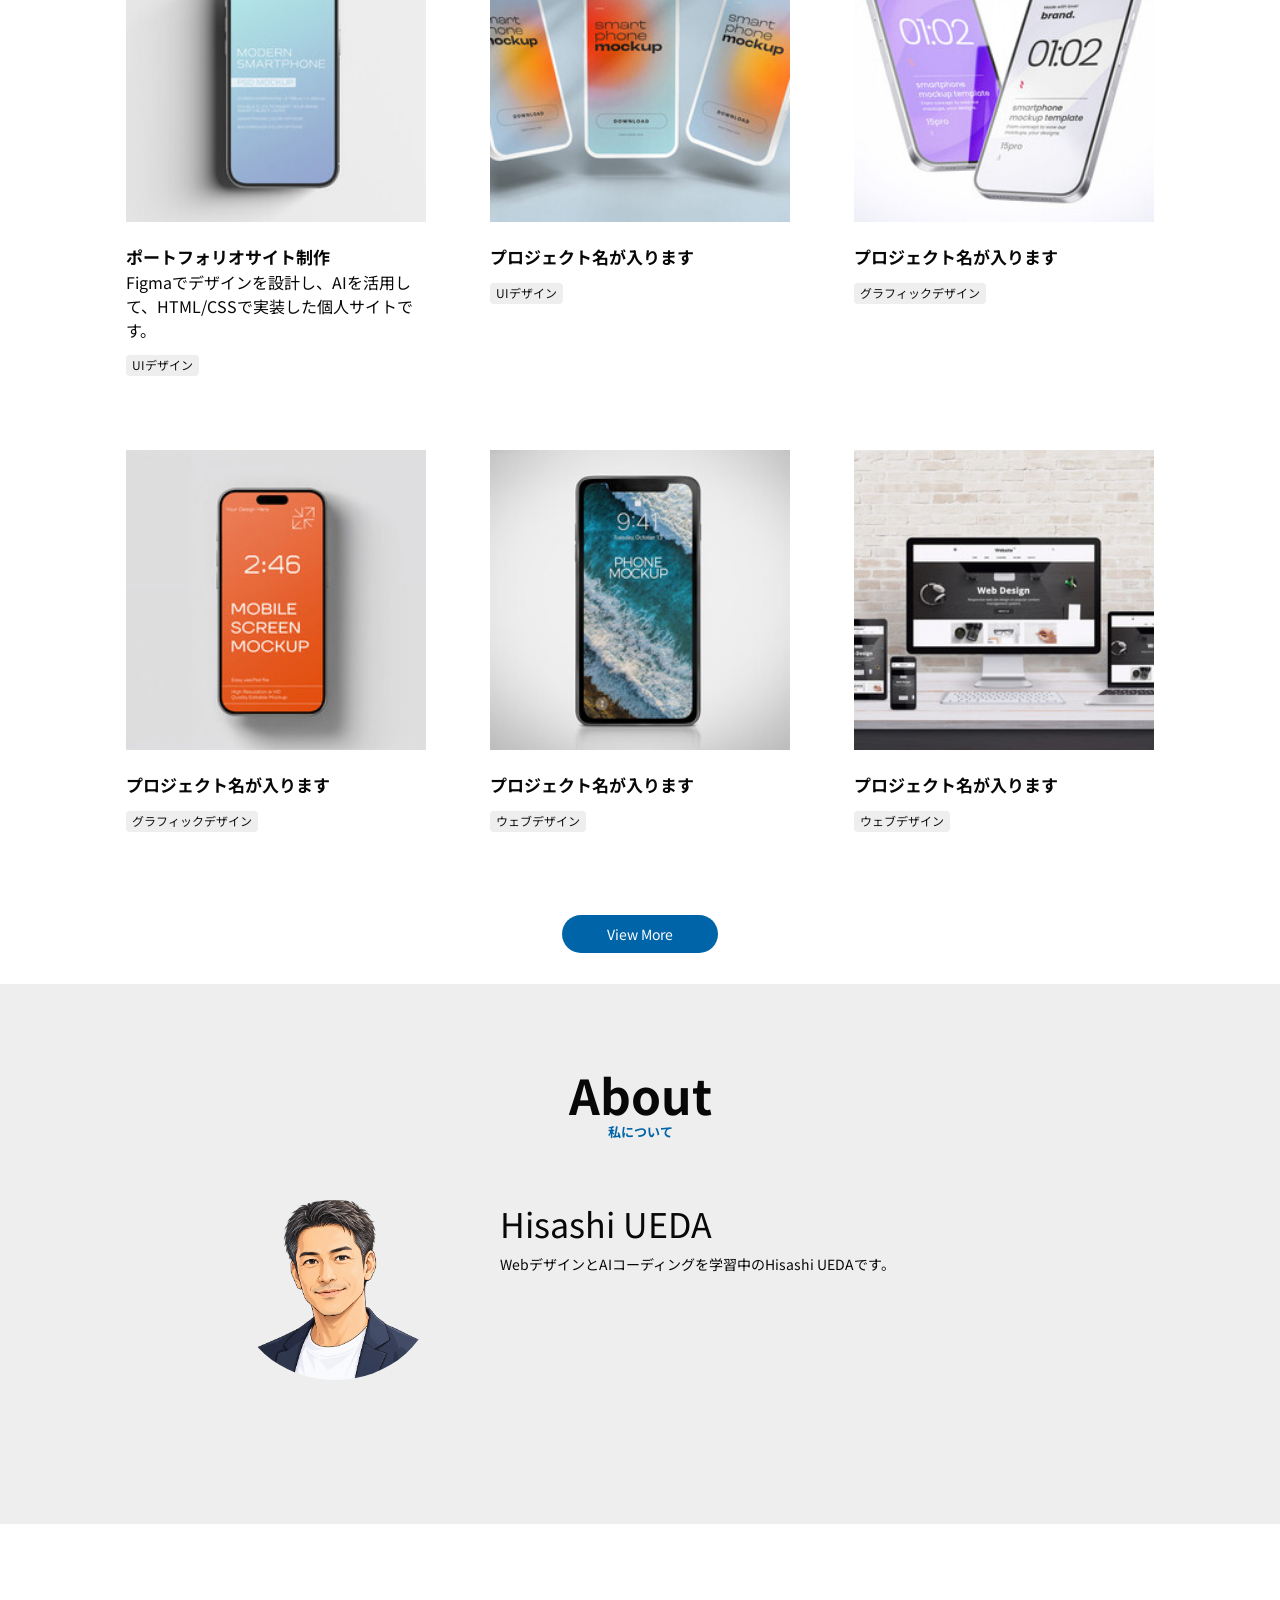
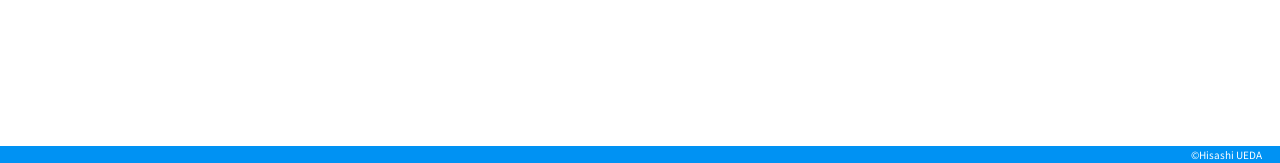
==== commit ac07374a: "フッター変更" ====
--- a/edix-works-site/index.html
+++ b/edix-works-site/index.html
@@ -58,7 +58,7 @@
         <h2 id="works-heading">Works</h2>
         <p>制作実績</p>
       </div>
-      <div class="works-grid">
+      <div class="works-grid" id="works-carousel" tabindex="0" role="region" aria-label="制作実績一覧">
         <article class="work-item">
           <img src="./assets/work6.jpg" alt="ブルーのスマートフォンのUIデザインモックアップ" />
           <h3>ポートフォリオサイト制作</h3>
@@ -91,6 +91,7 @@
           <span class="work-category">ウェブデザイン</span>
         </article>
       </div>
+      <div class="works-dots" role="group" aria-label="制作実績の表示位置" hidden></div>
       <span class="view-more">View More</span>
     </section>
 
@@ -109,6 +110,6 @@
     </section>
     <section class="contact-section" id="contact" aria-label="Contact"></section>
   </main>
-  <footer class="site-footer"><small>©Tanaka Aoi</small></footer>
+  <footer class="site-footer"><small>©︎Hisashi UEDA</small></footer>
 </body>
 </html>
--- a/edix-works-site/css/style.css
+++ b/edix-works-site/css/style.css
@@ -9,7 +9,6 @@
 html { scroll-behavior: smooth; }
 body {
   margin: 0;
-  min-width: 1100px;
   background: #fff;
   color: var(--text);
   font-family: 'Noto Sans JP', 'Noto Sans CJK JP', sans-serif;
@@ -238,3 +237,100 @@
   align-items: center;
 }
 .site-footer small { font-size: 10px; line-height: 1; }
+
+.works-dots { display: none; }
+
+/* タブレットでは横幅に合わせた3列グリッドにする。 */
+@media (max-width: 1099px) {
+  .service-section,
+  .works-section,
+  .about-section {
+    height: auto;
+    padding: 80px 24px;
+  }
+  .service-list,
+  .works-grid {
+    width: 100%;
+    max-width: 1028px;
+    grid-template-columns: repeat(3, minmax(0, 1fr));
+    gap: 48px 24px;
+    margin-top: 56px;
+  }
+  .service-item,
+  .work-item { min-width: 0; }
+  .service-item h3 { font-size: 20px; }
+  .service-item > p { font-size: 14px; line-height: 1.8; }
+  .work-item > img { width: 100%; height: auto; aspect-ratio: 1; }
+  .work-item > p { font-size: 14px; line-height: 1.8; }
+  .about-content { width: 100%; max-width: 810px; gap: 40px; }
+  .about-copy { width: auto; flex: 1; min-width: 0; }
+  .about-copy p { line-height: 1.8; }
+}
+
+/* スマートフォンではWorksだけを横スワイプ表示に切り替える。 */
+@media (max-width: 767px) {
+  .hero { height: 540px; }
+  .site-header { flex-direction: column; gap: 16px; padding: 24px 16px 0; }
+  .site-nav { width: 100%; max-width: 400px; justify-content: space-between; gap: 8px; font-size: 13px; }
+  .site-nav > a:not(.contact-link) {
+    display: flex;
+    align-items: center;
+    min-height: 44px;
+  }
+  .contact-link { width: 90px; height: 44px; }
+  .hero-content { top: 255px; padding: 0 20px; }
+  .hero-content h1 { font-size: clamp(32px, 9vw, 52px); }
+  .hero-content p { font-size: 14px; line-height: 1.8; }
+  .section-heading h2 { font-size: 36px; }
+  .section-heading p { margin-top: 6px; }
+  .service-section,
+  .works-section,
+  .about-section { padding: 64px 20px; }
+  .service-list { grid-template-columns: 1fr; max-width: 400px; gap: 48px; margin-top: 40px; }
+  .service-item h3 { font-size: 22px; margin-top: 20px; }
+  .works-section { padding-inline: 0; }
+  .works-grid {
+    display: flex;
+    width: calc(100% - 40px);
+    gap: 16px;
+    margin-top: 40px;
+    padding: 0 0 8px;
+    overflow-x: auto;
+    scroll-snap-type: x mandatory;
+    scroll-padding-inline: 0;
+    scrollbar-width: none;
+  }
+  .works-grid::-webkit-scrollbar { display: none; }
+  .work-item {
+    flex: 0 0 100%;
+    scroll-snap-align: start;
+    scroll-snap-stop: always;
+    overflow-wrap: anywhere;
+  }
+  .work-item h3 { margin-top: 18px; }
+  .work-item > p { margin-top: 8px; }
+  .works-dots:not([hidden]) { display: flex; justify-content: center; flex-wrap: wrap; margin-top: 16px; }
+  .works-dot {
+    display: grid;
+    place-items: center;
+    width: 44px;
+    height: 44px;
+    border: 0;
+    padding: 0;
+    background: transparent;
+    cursor: pointer;
+  }
+  .works-dot::before { content: ''; width: 8px; height: 8px; border-radius: 50%; background: #c8c8c8; }
+  .works-dot[aria-current="true"]::before { background: var(--blue); transform: scale(1.25); }
+  .works-grid:focus-visible,
+  .works-dot:focus-visible { outline: 2px solid var(--blue); outline-offset: -2px; }
+  .view-more { margin-top: 32px; min-height: 44px; }
+  .about-content { flex-direction: column; align-items: center; gap: 28px; margin-top: 40px; }
+  .about-photo { flex: none; }
+  .about-copy { flex: none; width: 100%; max-width: 400px; }
+  .about-copy h3 { font-size: 28px; text-align: center; }
+  .about-copy p { margin-top: 14px; }
+  .contact-section { height: 120px; }
+  .site-footer { height: auto; min-height: 40px; padding: 12px 20px; }
+  .site-footer small { font-size: 11px; }
+}
